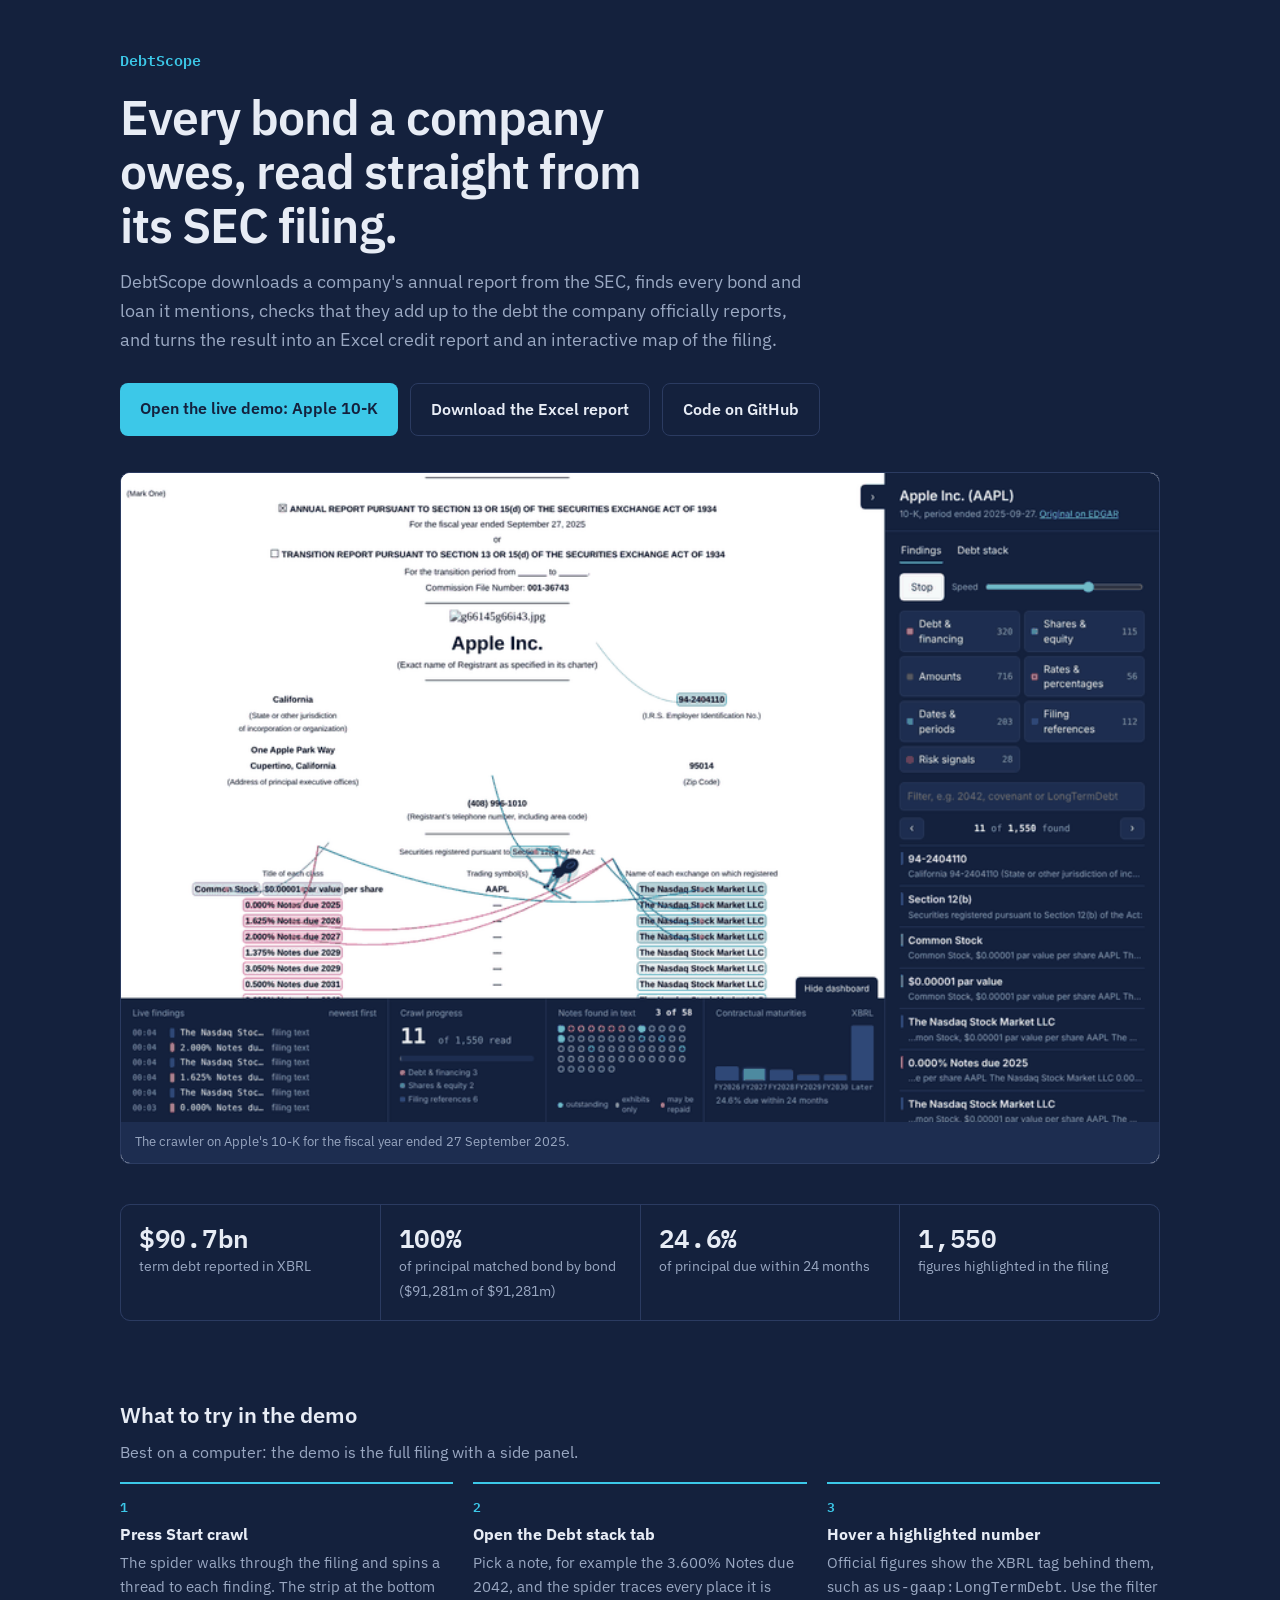
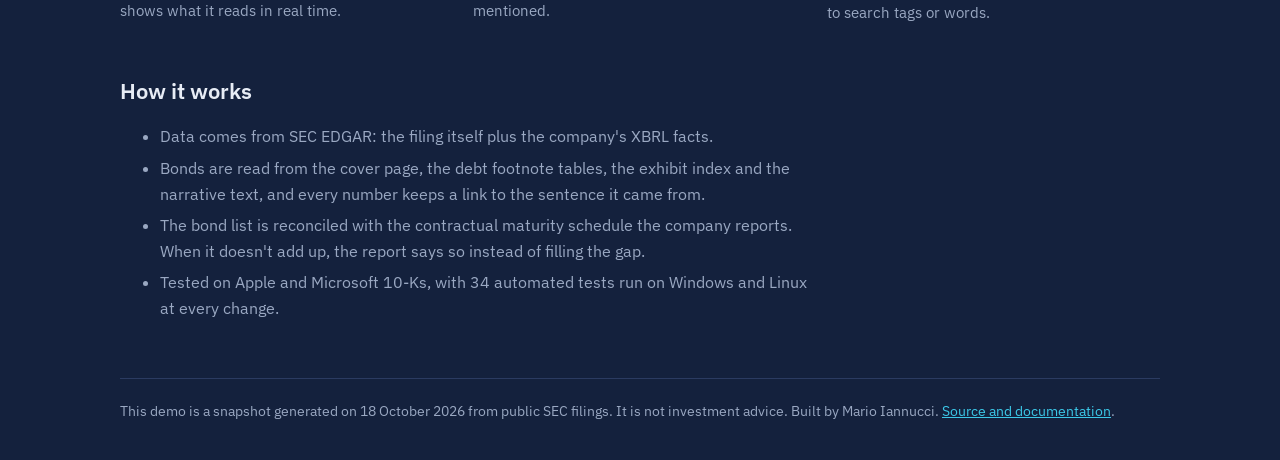
==== docs/index.html @ 88d726de "Add a live demo site (GitHub Pages) with the Apple 10-K crawler docs/index.html introduces the proje" ====
<!doctype html>
<html lang="en">
<head>
<meta charset="utf-8">
<meta name="viewport" content="width=device-width, initial-scale=1">
<title>DebtScope - live demo</title>
<meta name="description" content="DebtScope reads a company's SEC annual report, finds every bond it has issued, reconciles them with the official totals and shows the result in an Excel credit pack and an animated crawler.">
<link rel="preconnect" href="https://fonts.googleapis.com">
<link rel="stylesheet" href="https://fonts.googleapis.com/css2?family=IBM+Plex+Mono:wght@400;600&family=IBM+Plex+Sans:wght@400;500;600&display=swap">
<style>
:root{--ink:#14213D;--ink-2:#1D2D50;--line:#2B3B61;--text:#E7ECF5;--muted:#9AA8C2;--thread:#3CC8E8;--debt:#D6336C;
  --sans:"IBM Plex Sans",system-ui,-apple-system,"Segoe UI",sans-serif;--mono:"IBM Plex Mono",ui-monospace,Consolas,monospace}
*{box-sizing:border-box}
html,body{margin:0;background:var(--ink);color:var(--text);font:16px/1.6 var(--sans)}
a{color:var(--thread)}
a:focus-visible,.btn:focus-visible{outline:2px solid var(--thread);outline-offset:3px}
.wrap{max-width:1080px;margin:0 auto;padding:0 20px}
header{padding:48px 0 28px}
.name{font:600 15px var(--mono);color:var(--thread);margin:0 0 18px}
h1{font-size:clamp(30px,5vw,48px);line-height:1.12;letter-spacing:-.02em;margin:0 0 16px;max-width:20ch;font-weight:600}
.lead{color:var(--muted);font-size:18px;max-width:62ch;margin:0 0 28px}
.actions{display:flex;flex-wrap:wrap;gap:12px}
.btn{display:inline-block;text-decoration:none;border-radius:8px;padding:13px 20px;font-weight:600}
.btn.primary{background:var(--thread);color:var(--ink)}
.btn.ghost{border:1px solid var(--line);color:var(--text)}
.btn:hover{filter:brightness(1.08)}
figure{margin:36px 0 0;border:1px solid var(--line);border-radius:10px;overflow:hidden;background:#fff}
figure img{display:block;width:100%;height:auto}
figcaption{background:var(--ink-2);color:var(--muted);font-size:13px;padding:10px 14px}
.numbers{display:grid;grid-template-columns:repeat(4,1fr);gap:1px;background:var(--line);border:1px solid var(--line);
  border-radius:10px;overflow:hidden;margin:40px 0 0}
.numbers div{background:var(--ink);padding:18px 18px 16px}
.numbers b{display:block;font:600 26px/1.15 var(--mono);letter-spacing:-.01em}
.numbers span{color:var(--muted);font-size:13.5px}
section{padding:48px 0 0}
h2{font-size:22px;margin:0 0 16px;font-weight:600}
.steps{display:grid;grid-template-columns:repeat(3,1fr);gap:20px;counter-reset:s;padding:0;margin:0;list-style:none}
.steps li{border-top:2px solid var(--thread);padding-top:12px}
.steps li::before{counter-increment:s;content:counter(s);font:600 13px var(--mono);color:var(--thread);display:block;margin-bottom:4px}
.steps strong{display:block;margin-bottom:4px}
.steps p{margin:0;color:var(--muted);font-size:15px}
.how{color:var(--muted);max-width:70ch}
.how li{margin-bottom:6px}
footer{border-top:1px solid var(--line);margin-top:56px;padding:22px 0 40px;color:var(--muted);font-size:13.5px}
@media (max-width:760px){.numbers{grid-template-columns:repeat(2,1fr)}.steps{grid-template-columns:1fr}header{padding-top:32px}}
</style>
</head>
<body>
<div class="wrap">
 <header>
  <p class="name">DebtScope</p>
  <h1>Every bond a company owes, read straight from its SEC filing.</h1>
  <p class="lead">DebtScope downloads a company's annual report from the SEC, finds every bond and loan it mentions,
   checks that they add up to the debt the company officially reports, and turns the result into an Excel credit
   report and an interactive map of the filing.</p>
  <div class="actions">
   <a class="btn primary" href="demo/apple-10k-crawler.html">Open the live demo: Apple 10-K</a>
   <a class="btn ghost" href="demo/DebtScope_AAPL_10-K_2025-09-27.xlsx" download>Download the Excel report</a>
   <a class="btn ghost" href="https://github.com/SecondinCode/debtscope">Code on GitHub</a>
  </div>
  <figure>
   <img src="crawler.gif" alt="The DebtScope spider walking through Apple's 10-K, linking highlighted figures while a dashboard fills up below" width="800" height="500">
   <figcaption>The crawler on Apple's 10-K for the fiscal year ended 27 September 2025.</figcaption>
  </figure>
  <div class="numbers" aria-label="Apple results">
   <div><b>$90.7bn</b><span>term debt reported in XBRL</span></div>
   <div><b>100%</b><span>of principal matched bond by bond ($91,281m of $91,281m)</span></div>
   <div><b>24.6%</b><span>of principal due within 24 months</span></div>
   <div><b>1,550</b><span>figures highlighted in the filing</span></div>
  </div>
 </header>

 <section>
  <h2>What to try in the demo</h2>
  <p class="how" style="margin-top:-8px">Best on a computer: the demo is the full filing with a side panel.</p>
  <ol class="steps">
   <li><strong>Press Start crawl</strong><p>The spider walks through the filing and spins a thread to each finding. The strip at the bottom shows what it reads in real time.</p></li>
   <li><strong>Open the Debt stack tab</strong><p>Pick a note, for example the 3.600% Notes due 2042, and the spider traces every place it is mentioned.</p></li>
   <li><strong>Hover a highlighted number</strong><p>Official figures show the XBRL tag behind them, such as <code>us-gaap:LongTermDebt</code>. Use the filter to search tags or words.</p></li>
  </ol>
 </section>

 <section>
  <h2>How it works</h2>
  <ul class="how">
   <li>Data comes from SEC EDGAR: the filing itself plus the company's XBRL facts.</li>
   <li>Bonds are read from the cover page, the debt footnote tables, the exhibit index and the narrative text, and every number keeps a link to the sentence it came from.</li>
   <li>The bond list is reconciled with the contractual maturity schedule the company reports. When it doesn't add up, the report says so instead of filling the gap.</li>
   <li>Tested on Apple and Microsoft 10-Ks, with 34 automated tests run on Windows and Linux at every change.</li>
  </ul>
 </section>

 <footer>
  This demo is a snapshot generated on 18 October 2026 from public SEC filings. It is not investment advice.
  Built by Mario Iannucci. <a href="https://github.com/SecondinCode/debtscope">Source and documentation</a>.
 </footer>
</div>
</body>
</html>
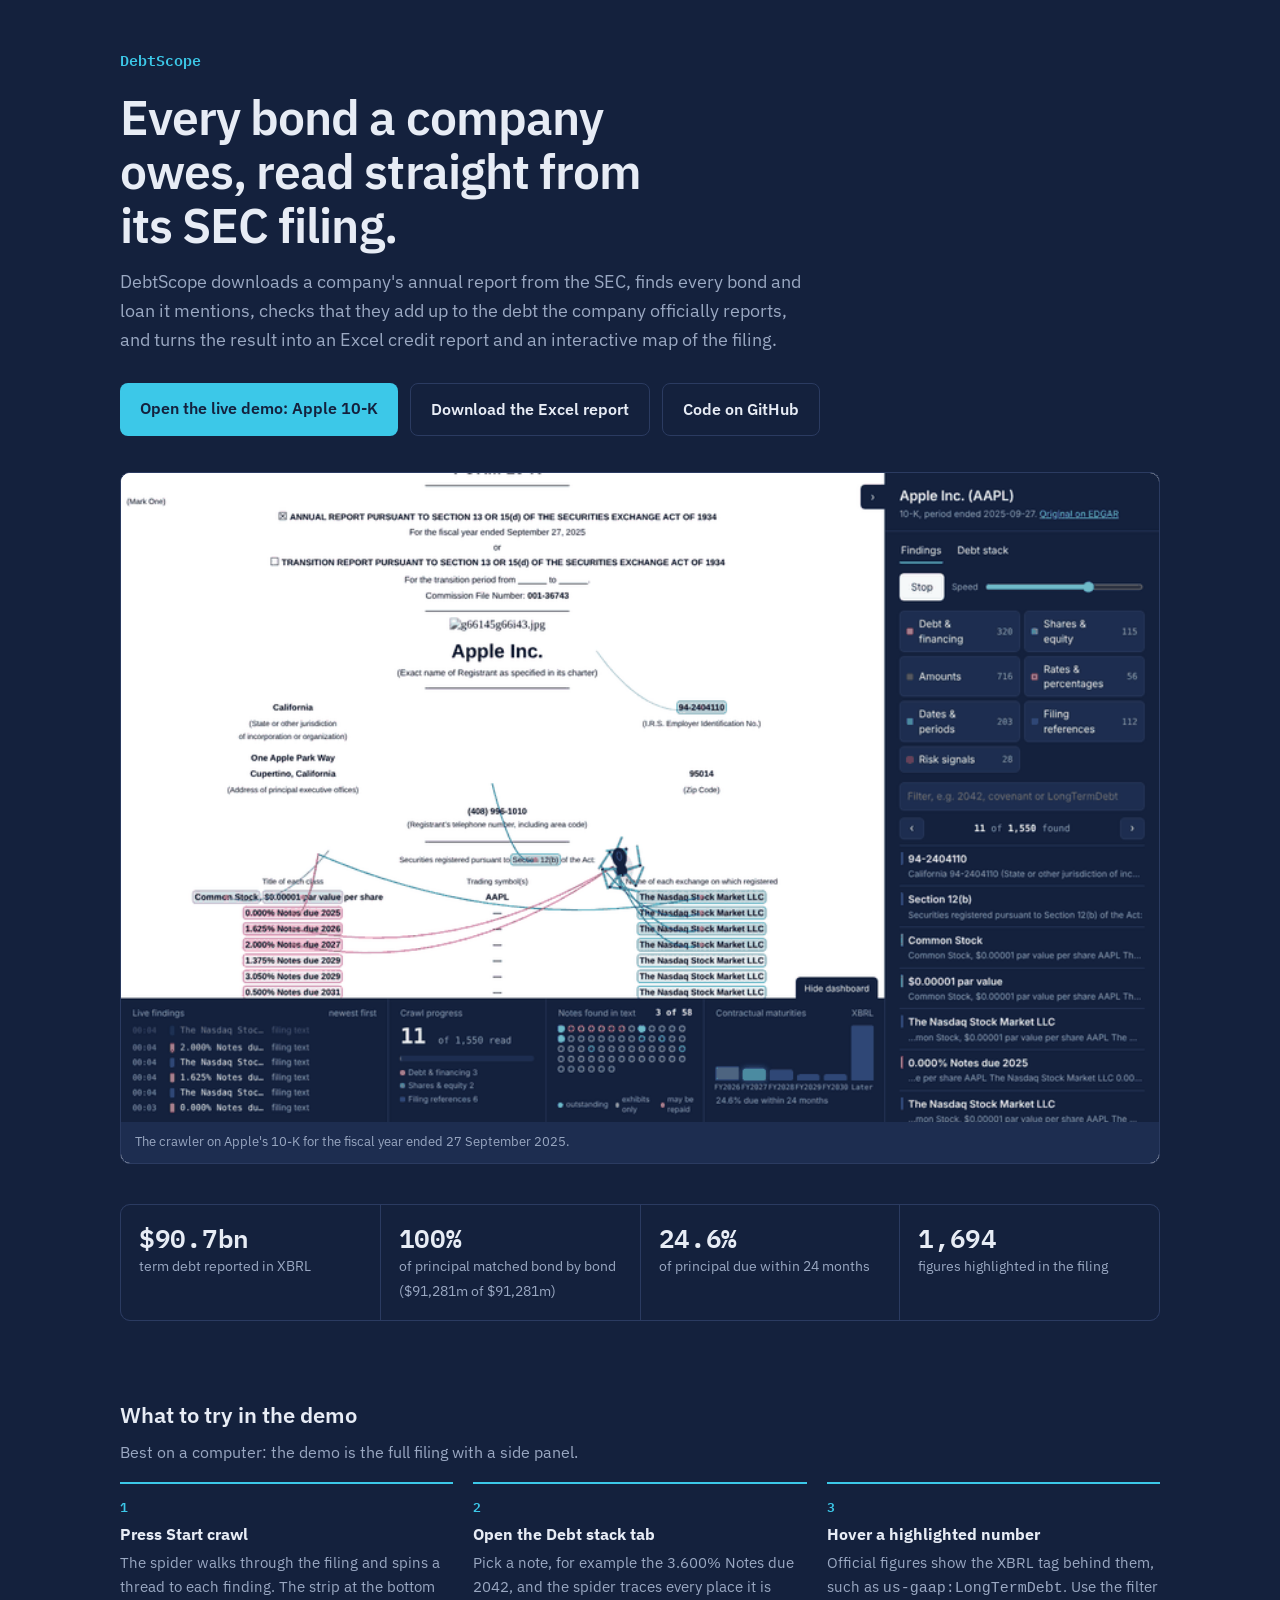
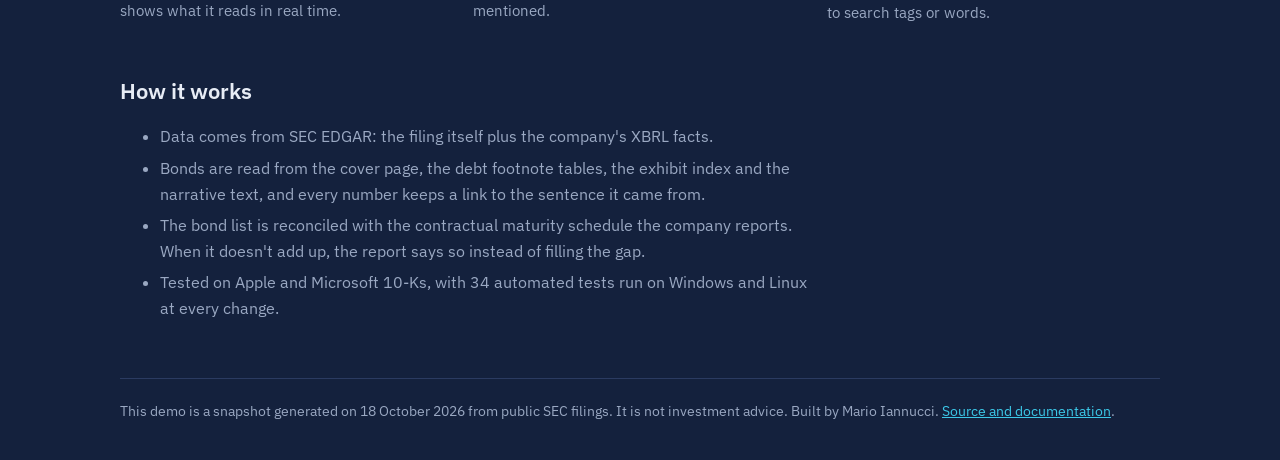
==== commit 7a78d07c: "Crawler: highlight table figures that are not XBRL-tagged About a quarter of the numbers in a 10-K's" ====
--- a/docs/index.html
+++ b/docs/index.html
@@ -66,7 +66,7 @@
    <div><b>$90.7bn</b><span>term debt reported in XBRL</span></div>
    <div><b>100%</b><span>of principal matched bond by bond ($91,281m of $91,281m)</span></div>
    <div><b>24.6%</b><span>of principal due within 24 months</span></div>
-   <div><b>1,550</b><span>figures highlighted in the filing</span></div>
+   <div><b>1,694</b><span>figures highlighted in the filing</span></div>
   </div>
  </header>
 
